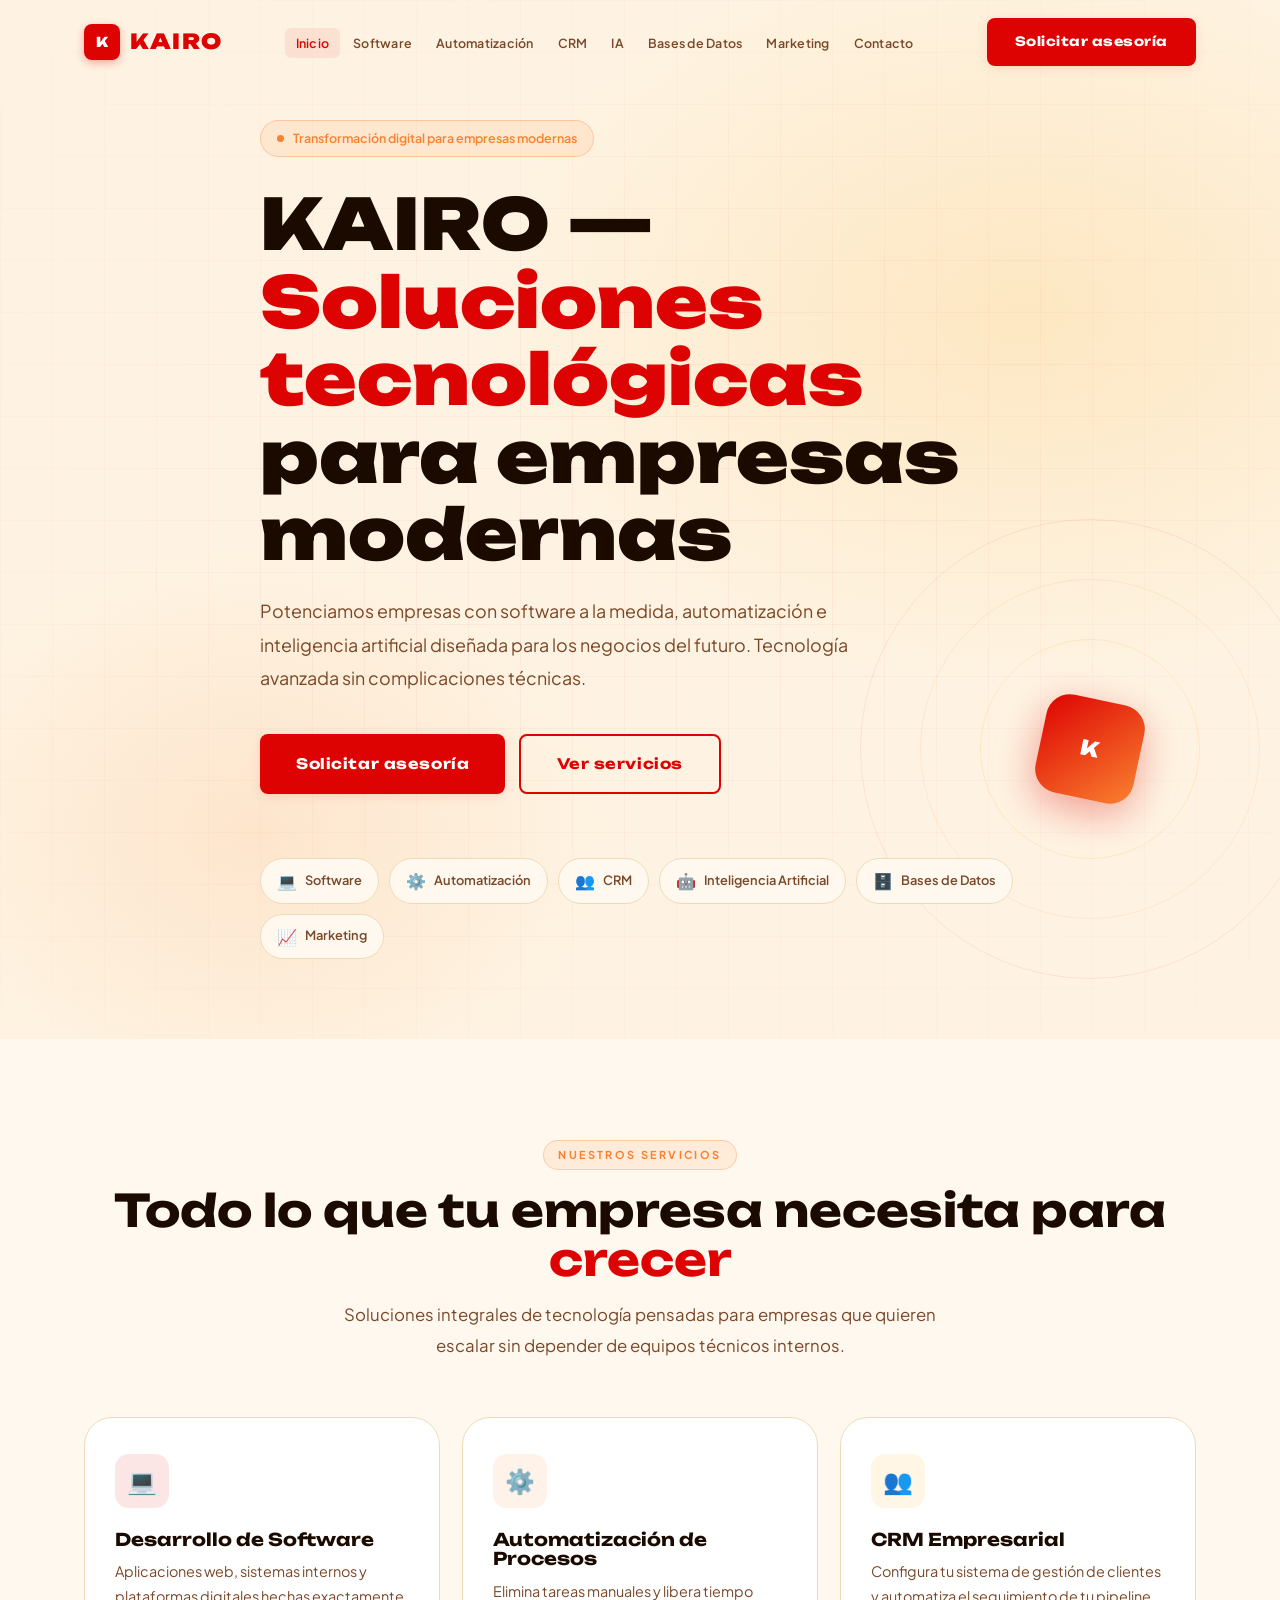
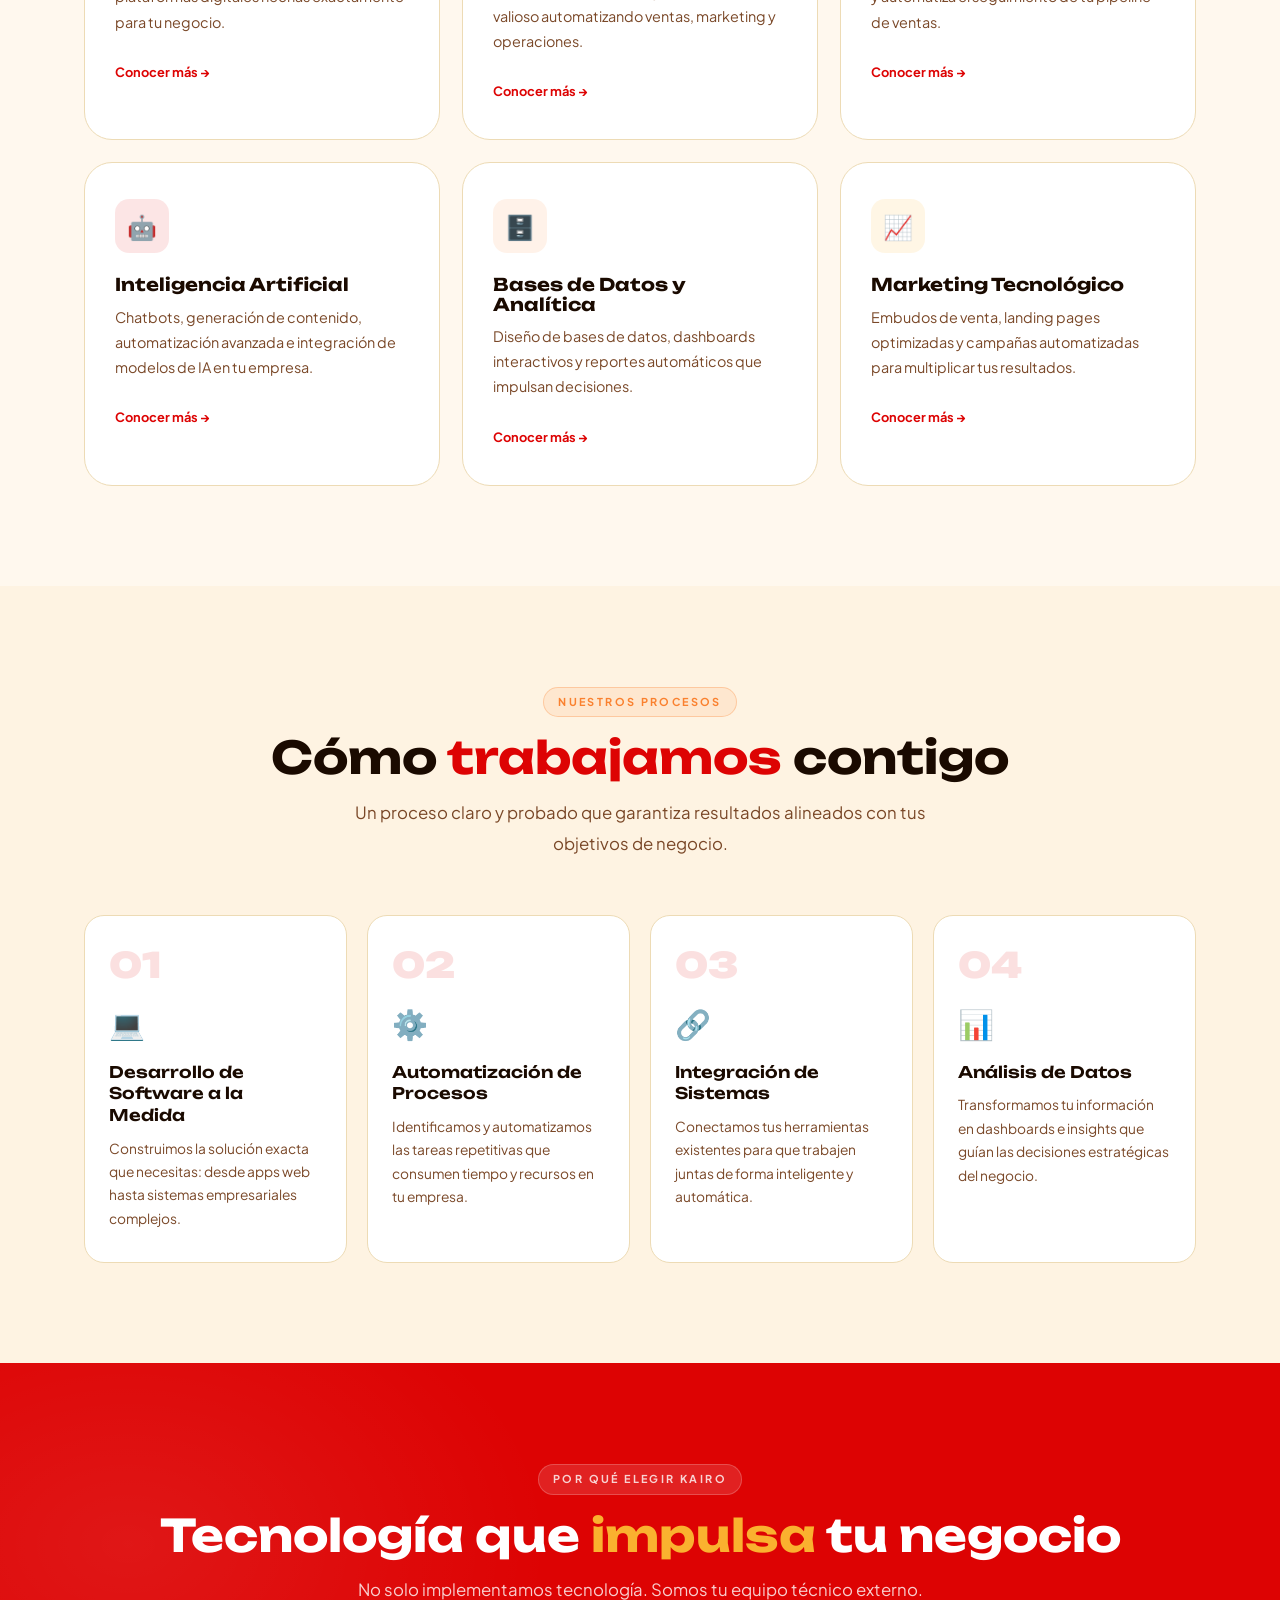
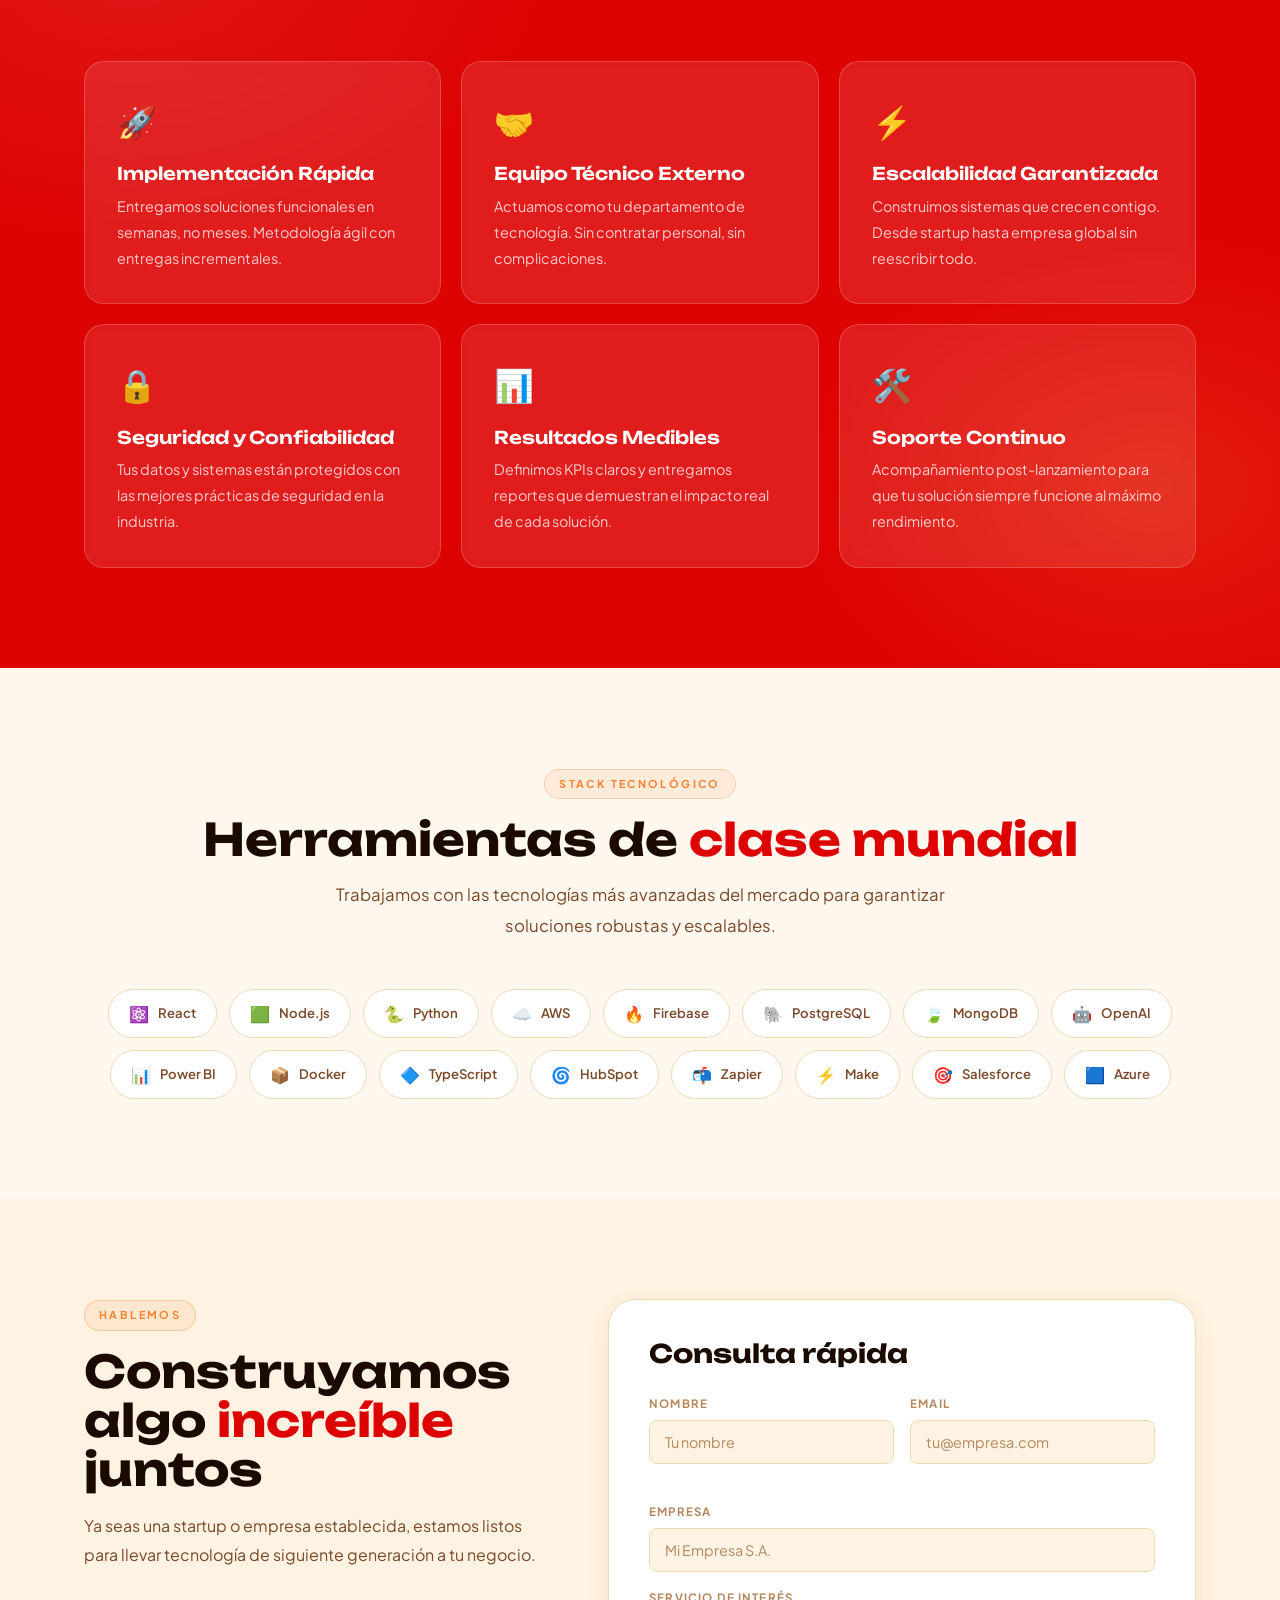
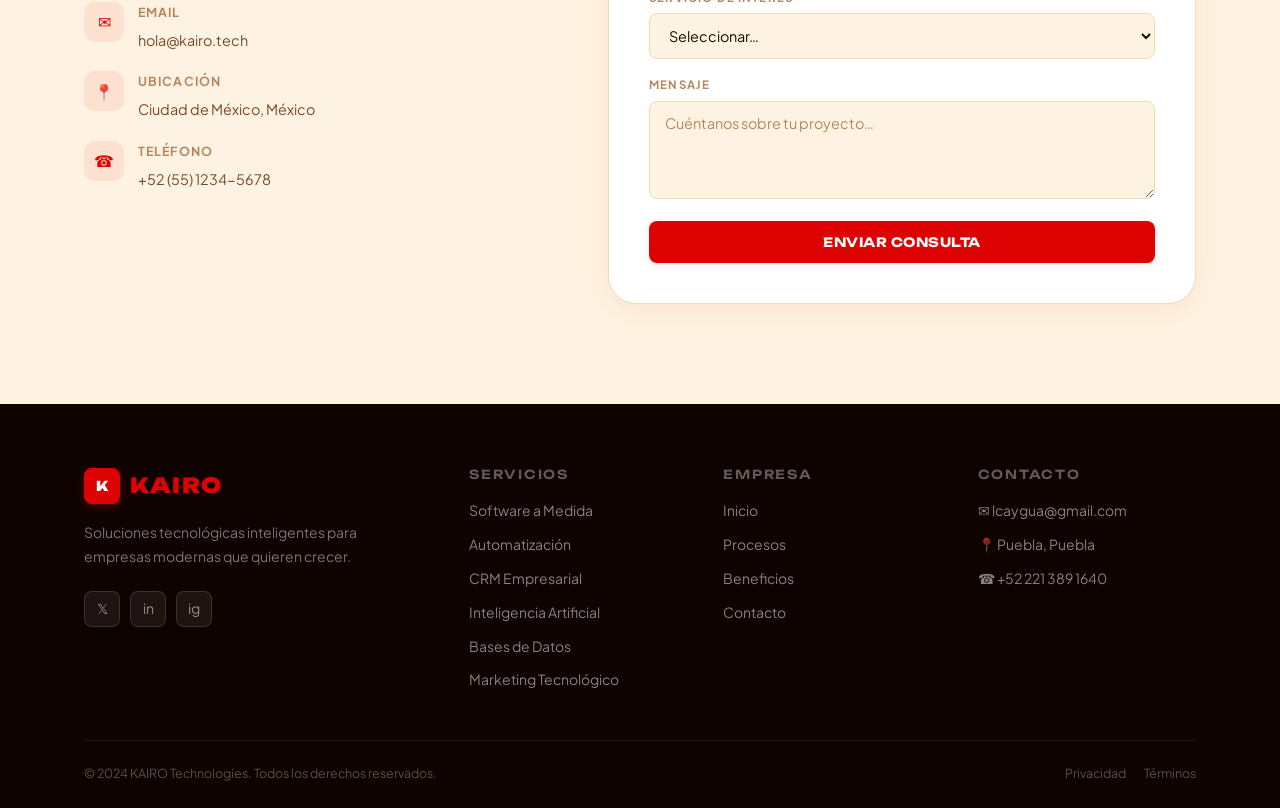
==== index.html @ b0197df9 "Actualización" ====
<!DOCTYPE html>
<html lang="es">
<head>
    <meta charset="UTF-8"/>
    <meta name="viewport" content="width=device-width,initial-scale=1.0"/>
    <title>KAIRO — Soluciones Tecnológicas para Empresas Modernas</title>
    <link rel="stylesheet" href="css/styles.css"/>
</head>
<body>

<!-- ==================== NAVBAR ==================== -->
<nav class="navbar" id="navbar">
    <div class="nav-inner">
        <a href="index.html" class="nav-logo">
            <div class="logo-mark">K</div>
            <span class="logo-text">KAIRO</span>
        </a>
        <ul class="nav-links" id="navLinks">
            <li><a href="index.html"                  class="nav-link active">Inicio</a></li>
            <li><a href="paginas/software.html"               class="nav-link">Software</a></li>
            <li><a href="paginas/automatizacion.html"          class="nav-link">Automatización</a></li>
            <li><a href="paginas/crm.html"                    class="nav-link">CRM</a></li>
            <li><a href="paginas/inteligencia-artificial.html" class="nav-link">IA</a></li>
            <li><a href="paginas/bases-de-datos.html"         class="nav-link">Bases de Datos</a></li>
            <li><a href="paginas/marketing.html"              class="nav-link">Marketing</a></li>
            <li><a href="paginas/contacto.html"               class="nav-link">Contacto</a></li>
        </ul>
        <a href="paginas/contacto.html" class="btn btn-red nav-cta">Solicitar asesoría</a>
        <button class="hamburger" id="hamburger" aria-label="Menú">
            <span></span><span></span><span></span>
        </button>
    </div>
</nav>

<!-- ==================== HERO ==================== -->
<section class="hero" id="inicio">
    <div class="hero-grid"></div>
    <div class="container">
        <div class="hero-inner">
        <div class="hero-badge">
            <span class="hero-badge-dot"></span>
            Transformación digital para empresas modernas
        </div>
        <h1 class="hero-title">
            KAIRO — <span>Soluciones tecnológicas</span><br>para empresas modernas
        </h1>
        <p class="hero-sub">
            Potenciamos empresas con software a la medida, automatización e
            inteligencia artificial diseñada para los negocios del futuro.
            Tecnología avanzada sin complicaciones técnicas.
        </p>
        <div class="hero-ctas">
            <a href="paginas/contacto.html" class="btn btn-red btn-lg">Solicitar asesoría</a>
            <a href="#servicios"    class="btn btn-outline btn-lg">Ver servicios</a>
        </div>
        <div class="hero-chips">
            <a href="paginas/software.html"               class="hero-chip"><span class="hero-chip-icon">💻</span>Software</a>
            <a href="paginas/automatizacion.html"          class="hero-chip"><span class="hero-chip-icon">⚙️</span>Automatización</a>
            <a href="paginas/crm.html"                    class="hero-chip"><span class="hero-chip-icon">👥</span>CRM</a>
            <a href="paginas/inteligencia-artificial.html" class="hero-chip"><span class="hero-chip-icon">🤖</span>Inteligencia Artificial</a>
            <a href="paginas/bases-de-datos.html"         class="hero-chip"><span class="hero-chip-icon">🗄️</span>Bases de Datos</a>
            <a href="paginas/marketing.html"              class="hero-chip"><span class="hero-chip-icon">📈</span>Marketing</a>
        </div>
        </div>
    </div>
    <!-- Deco visual derecha -->
    <div class="hero-visual">
        <div class="hero-ring hr1"></div>
        <div class="hero-ring hr2"></div>
        <div class="hero-ring hr3"></div>
        <div class="hero-core">K</div>
    </div>
</section>

<!-- ==================== SERVICIOS ==================== -->
<section class="services" id="servicios">
  <div class="container">
    <div class="section-head centered">
      <span class="sec-label">Nuestros Servicios</span>
      <h2 class="sec-title">Todo lo que tu empresa necesita para <span class="text-red">crecer</span></h2>
      <p class="sec-sub">Soluciones integrales de tecnología pensadas para empresas que quieren escalar sin depender de equipos técnicos internos.</p>
    </div>
    <div class="services-grid">

      <a href="paginas/software.html" class="svc-card">
        <div class="svc-icon svc-icon-red">💻</div>
        <h3>Desarrollo de Software</h3>
        <p>Aplicaciones web, sistemas internos y plataformas digitales hechas exactamente para tu negocio.</p>
        <span class="svc-arrow">Conocer más →</span>
      </a>

      <a href="paginas/automatizacion.html" class="svc-card">
        <div class="svc-icon svc-icon-orange">⚙️</div>
        <h3>Automatización de Procesos</h3>
        <p>Elimina tareas manuales y libera tiempo valioso automatizando ventas, marketing y operaciones.</p>
        <span class="svc-arrow">Conocer más →</span>
      </a>

      <a href="paginas/crm.html" class="svc-card">
        <div class="svc-icon svc-icon-yellow">👥</div>
        <h3>CRM Empresarial</h3>
        <p>Configura tu sistema de gestión de clientes y automatiza el seguimiento de tu pipeline de ventas.</p>
        <span class="svc-arrow">Conocer más →</span>
      </a>

      <a href="paginas/inteligencia-artificial.html" class="svc-card">
        <div class="svc-icon svc-icon-red">🤖</div>
        <h3>Inteligencia Artificial</h3>
        <p>Chatbots, generación de contenido, automatización avanzada e integración de modelos de IA en tu empresa.</p>
        <span class="svc-arrow">Conocer más →</span>
      </a>

      <a href="paginas/bases-de-datos.html" class="svc-card">
        <div class="svc-icon svc-icon-orange">🗄️</div>
        <h3>Bases de Datos y Analítica</h3>
        <p>Diseño de bases de datos, dashboards interactivos y reportes automáticos que impulsan decisiones.</p>
        <span class="svc-arrow">Conocer más →</span>
      </a>

      <a href="paginas/marketing.html" class="svc-card">
        <div class="svc-icon svc-icon-yellow">📈</div>
        <h3>Marketing Tecnológico</h3>
        <p>Embudos de venta, landing pages optimizadas y campañas automatizadas para multiplicar tus resultados.</p>
        <span class="svc-arrow">Conocer más →</span>
      </a>

    </div>
  </div>
</section>

<!-- ==================== PROCESOS ==================== -->
<section class="processes" id="procesos">
  <div class="container">
    <div class="section-head centered">
      <span class="sec-label">Nuestros Procesos</span>
      <h2 class="sec-title">Cómo <span class="text-red">trabajamos</span> contigo</h2>
      <p class="sec-sub">Un proceso claro y probado que garantiza resultados alineados con tus objetivos de negocio.</p>
    </div>
    <div class="processes-grid">

      <a href="paginas/software.html" class="proc-card">
        <div class="proc-num">01</div>
        <div class="proc-icon">💻</div>
        <h4>Desarrollo de Software a la Medida</h4>
        <p>Construimos la solución exacta que necesitas: desde apps web hasta sistemas empresariales complejos.</p>
      </a>

      <a href="paginas/automatizacion.html" class="proc-card">
        <div class="proc-num">02</div>
        <div class="proc-icon">⚙️</div>
        <h4>Automatización de Procesos</h4>
        <p>Identificamos y automatizamos las tareas repetitivas que consumen tiempo y recursos en tu empresa.</p>
      </a>

      <a href="paginas/crm.html" class="proc-card">
        <div class="proc-num">03</div>
        <div class="proc-icon">🔗</div>
        <h4>Integración de Sistemas</h4>
        <p>Conectamos tus herramientas existentes para que trabajen juntas de forma inteligente y automática.</p>
      </a>

      <a href="paginas/bases-de-datos.html" class="proc-card">
        <div class="proc-num">04</div>
        <div class="proc-icon">📊</div>
        <h4>Análisis de Datos</h4>
        <p>Transformamos tu información en dashboards e insights que guían las decisiones estratégicas del negocio.</p>
      </a>

    </div>
  </div>
</section>

<!-- ==================== BENEFICIOS ==================== -->
<section class="benefits" id="beneficios">
  <div class="container">
    <div class="section-head centered">
      <span class="sec-label">Por qué elegir KAIRO</span>
      <h2 class="sec-title">Tecnología que <span style="color:var(--yellow)">impulsa</span> tu negocio</h2>
      <p class="sec-sub">No solo implementamos tecnología. Somos tu equipo técnico externo.</p>
    </div>
    <div class="benefits-grid">
      <div class="ben-card">
        <span class="ben-icon">🚀</span>
        <h4>Implementación Rápida</h4>
        <p>Entregamos soluciones funcionales en semanas, no meses. Metodología ágil con entregas incrementales.</p>
      </div>
      <div class="ben-card">
        <span class="ben-icon">🤝</span>
        <h4>Equipo Técnico Externo</h4>
        <p>Actuamos como tu departamento de tecnología. Sin contratar personal, sin complicaciones.</p>
      </div>
      <div class="ben-card">
        <span class="ben-icon">⚡</span>
        <h4>Escalabilidad Garantizada</h4>
        <p>Construimos sistemas que crecen contigo. Desde startup hasta empresa global sin reescribir todo.</p>
      </div>
      <div class="ben-card">
        <span class="ben-icon">🔒</span>
        <h4>Seguridad y Confiabilidad</h4>
        <p>Tus datos y sistemas están protegidos con las mejores prácticas de seguridad en la industria.</p>
      </div>
      <div class="ben-card">
        <span class="ben-icon">📊</span>
        <h4>Resultados Medibles</h4>
        <p>Definimos KPIs claros y entregamos reportes que demuestran el impacto real de cada solución.</p>
      </div>
      <div class="ben-card">
        <span class="ben-icon">🛠️</span>
        <h4>Soporte Continuo</h4>
        <p>Acompañamiento post-lanzamiento para que tu solución siempre funcione al máximo rendimiento.</p>
      </div>
    </div>
  </div>
</section>

<!-- ==================== TECNOLOGÍAS ==================== -->
<section class="tech" id="tecnologias">
  <div class="container">
    <div class="section-head centered">
      <span class="sec-label">Stack Tecnológico</span>
      <h2 class="sec-title">Herramientas de <span class="text-red">clase mundial</span></h2>
      <p class="sec-sub">Trabajamos con las tecnologías más avanzadas del mercado para garantizar soluciones robustas y escalables.</p>
    </div>
    <div class="tech-grid">
      <div class="tech-pill"><span class="tech-pill-icon">⚛️</span>React</div>
      <div class="tech-pill"><span class="tech-pill-icon">🟩</span>Node.js</div>
      <div class="tech-pill"><span class="tech-pill-icon">🐍</span>Python</div>
      <div class="tech-pill"><span class="tech-pill-icon">☁️</span>AWS</div>
      <div class="tech-pill"><span class="tech-pill-icon">🔥</span>Firebase</div>
      <div class="tech-pill"><span class="tech-pill-icon">🐘</span>PostgreSQL</div>
      <div class="tech-pill"><span class="tech-pill-icon">🍃</span>MongoDB</div>
      <div class="tech-pill"><span class="tech-pill-icon">🤖</span>OpenAI</div>
      <div class="tech-pill"><span class="tech-pill-icon">📊</span>Power BI</div>
      <div class="tech-pill"><span class="tech-pill-icon">📦</span>Docker</div>
      <div class="tech-pill"><span class="tech-pill-icon">🔷</span>TypeScript</div>
      <div class="tech-pill"><span class="tech-pill-icon">🌀</span>HubSpot</div>
      <div class="tech-pill"><span class="tech-pill-icon">📬</span>Zapier</div>
      <div class="tech-pill"><span class="tech-pill-icon">⚡</span>Make</div>
      <div class="tech-pill"><span class="tech-pill-icon">🎯</span>Salesforce</div>
      <div class="tech-pill"><span class="tech-pill-icon">🟦</span>Azure</div>
    </div>
  </div>
</section>

<!-- ==================== CONTACTO (mini) ==================== -->
<section class="contact-sec" id="contacto">
  <div class="container">
    <div class="contact-grid">
      <div class="contact-info">
        <span class="sec-label">Hablemos</span>
        <h2>Construyamos algo <span class="text-red">increíble</span> juntos</h2>
        <p>Ya seas una startup o empresa establecida, estamos listos para llevar tecnología de siguiente generación a tu negocio.</p>
        <div class="cinfo-items">
          <div class="cinfo-row">
            <div class="cinfo-icon">✉</div>
            <div><strong>Email</strong><span>hola@kairo.tech</span></div>
          </div>
          <div class="cinfo-row">
            <div class="cinfo-icon">📍</div>
            <div><strong>Ubicación</strong><span>Ciudad de México, México</span></div>
          </div>
          <div class="cinfo-row">
            <div class="cinfo-icon">☎</div>
            <div><strong>Teléfono</strong><span>+52 (55) 1234-5678</span></div>
          </div>
        </div>
      </div>
      <div class="form-card">
        <h3>Consulta rápida</h3>
        <div class="form-success" id="formSuccess">
          <div class="success-icon">✓</div>
          <p>¡Recibimos tu mensaje! Te contactaremos pronto.</p>
        </div>
        <div id="contactForm">
          <div class="form-row-2">
            <div class="form-grp"><label>Nombre</label><input type="text" id="nombre" placeholder="Tu nombre"/></div>
            <div class="form-grp"><label>Email</label><input type="email" id="email" placeholder="tu@empresa.com"/></div>
          </div>
          <div class="form-grp"><label>Empresa</label><input type="text" id="empresa" placeholder="Mi Empresa S.A."/></div>
          <div class="form-grp">
            <label>Servicio de interés</label>
            <select>
              <option value="">Seleccionar…</option>
              <option>Desarrollo de Software</option>
              <option>Automatización</option>
              <option>CRM</option>
              <option>Inteligencia Artificial</option>
              <option>Bases de Datos</option>
              <option>Marketing Tecnológico</option>
              <option>Varios servicios</option>
            </select>
          </div>
          <div class="form-grp"><label>Mensaje</label><textarea id="mensaje" rows="4" placeholder="Cuéntanos sobre tu proyecto…"></textarea></div>
          <button class="btn btn-red btn-full" id="submitBtn" onclick="submitForm()">ENVIAR CONSULTA</button>
        </div>
      </div>
    </div>
  </div>
</section>

<!-- ==================== FOOTER ==================== -->
<footer class="footer">
  <div class="container">
    <div class="footer-grid">
      <div class="footer-brand">
        <a href="index.html" class="nav-logo">
          <div class="logo-mark">K</div>
          <span class="logo-text">KAIRO</span>
        </a>
        <p>Soluciones tecnológicas inteligentes para empresas modernas que quieren crecer.</p>
        <div class="footer-social">
          <a href="#" aria-label="X/Twitter">𝕏</a>
          <a href="#" aria-label="LinkedIn">in</a>
          <a href="#" aria-label="Instagram">ig</a>
        </div>
      </div>
      <div class="footer-col">
        <h5>Servicios</h5>
        <ul>
          <li><a href="paginas/software.html">Software a Medida</a></li>
          <li><a href="paginas/automatizacion.html">Automatización</a></li>
          <li><a href="paginas/crm.html">CRM Empresarial</a></li>
          <li><a href="paginas/inteligencia-artificial.html">Inteligencia Artificial</a></li>
          <li><a href="paginas/bases-de-datos.html">Bases de Datos</a></li>
          <li><a href="paginas/marketing.html">Marketing Tecnológico</a></li>
        </ul>
      </div>
      <div class="footer-col">
        <h5>Empresa</h5>
        <ul>
          <li><a href="index.html">Inicio</a></li>
          <li><a href="index.html#procesos">Procesos</a></li>
          <li><a href="index.html#beneficios">Beneficios</a></li>
          <li><a href="contacto.html">Contacto</a></li>
        </ul>
      </div>
      <div class="footer-col">
        <h5>Contacto</h5>
        <ul>
          <li>✉ lcaygua@gmail.com</li>
          <li>📍 Puebla, Puebla</li>
          <li>☎ +52 221 389 1640</li>
        </ul>
      </div>
    </div>
    <div class="footer-bottom">
      <span>© 2024 KAIRO Technologies. Todos los derechos reservados.</span>
      <div class="footer-legal">
        <a href="#">Privacidad</a>
        <a href="#">Términos</a>
      </div>
    </div>
  </div>
</footer>

<script src="script.js"></script>
</body>
</html>
---- css/styles.css ----
/* =====================================================
   KAIRO — ESTILOS GLOBALES
   Paleta: #DD0303 · #FA812F · #FAB12F · #FEF3E2
   ===================================================== */

/* ---- FUENTES ---- */
@import url('https://fonts.googleapis.com/css2?family=Unbounded:wght@400;600;700;900&family=Plus+Jakarta+Sans:ital,wght@0,300;0,400;0,500;0,600;1,300&display=swap');

/* ---- VARIABLES ---- */
:root {
  --red:        #DD0303;
  --red-dark:   #b50202;
  --orange:     #FA812F;
  --orange-dk:  #e06820;
  --yellow:     #FAB12F;
  --yellow-lt:  #fcc96a;
  --cream:      #FEF3E2;
  --cream-dk:   #f5e4c8;
  --cream-dkr:  #eddbb5;

  /* Texto */
  --txt-base:   #1a0a00;   /* casi negro cálido */
  --txt-body:   #3d1f08;   /* marrón oscuro */
  --txt-soft:   #7a4828;   /* marrón medio */
  --txt-muted:  #b5875e;   /* marrón claro */

  /* Superficie */
  --surface:    #fff8ee;
  --surface-2:  #fff2dc;

  /* Tipografía */
  --font-h:     'Unbounded', sans-serif;
  --font-body:  'Plus Jakarta Sans', sans-serif;

  /* Radios */
  --r-sm: 8px;
  --r-md: 14px;
  --r-lg: 20px;
  --r-xl: 28px;
  --r-2xl: 40px;

  /* Sombras */
  --shadow-sm:  0 2px 12px rgba(221,3,3,.10);
  --shadow-md:  0 6px 28px rgba(221,3,3,.14);
  --shadow-lg:  0 14px 48px rgba(221,3,3,.16);
  --shadow-warm: 0 4px 24px rgba(250,129,47,.18);

  --ease: cubic-bezier(.4,0,.2,1);
}

/* ---- RESET ---- */
*,*::before,*::after { box-sizing:border-box; margin:0; padding:0; }
html { scroll-behavior: smooth; font-size:16px; }
body {
  font-family: var(--font-body);
  background: var(--cream);
  color: var(--txt-body);
  line-height:1.7;
  overflow-x:hidden;
}
img { max-width:100%; display:block; }
a   { color:inherit; text-decoration:none; }
ul  { list-style:none; }
button { cursor:pointer; border:none; background:none; font-family:inherit; }

/* ---- UTILS ---- */
.container  { max-width:1160px; margin:0 auto; padding:0 24px; }
.text-red    { color:var(--red); }
.text-orange { color:var(--orange); }
.text-yellow { color:var(--yellow); }
.centered    { text-align:center; }

/* ---- TIPOGRAFÍA ---- */
h1,h2,h3,h4,h5 {
  font-family: var(--font-h);
  color: var(--txt-base);
  line-height:1.1;
}
h1 { font-size: clamp(2.2rem,5.5vw,4.4rem); font-weight:900; }
h2 { font-size: clamp(1.7rem,3.5vw,2.8rem); font-weight:700; }
h3 { font-size: clamp(1.2rem,2vw,1.6rem);   font-weight:700; }
h4 { font-size:1.1rem; font-weight:600; }
h5 { font-size:.92rem; font-weight:600; }
p  { color:var(--txt-body); }

/* ---- SECTION HEADER ---- */
.sec-label {
  display:inline-block;
  font-size:.68rem; font-weight:700;
  letter-spacing:.22em; text-transform:uppercase;
  color:var(--orange);
  background:rgba(250,129,47,.1);
  border:1px solid rgba(250,129,47,.3);
  padding:5px 14px; border-radius:999px;
  margin-bottom:16px;
}
.sec-title { margin-bottom:14px; }
.sec-sub {
  color:var(--txt-soft);
  font-size:1.05rem;
  max-width:620px; margin:0 auto;
  line-height:1.85;
}

/* =====================================================
   BOTONES
   ===================================================== */
.btn {
  display:inline-flex; align-items:center; justify-content:center; gap:8px;
  font-family:var(--font-h);
  font-size:.8rem; font-weight:700; letter-spacing:.04em;
  padding:13px 28px; border-radius:var(--r-sm);
  transition:all .25s var(--ease); cursor:pointer;
  white-space:nowrap;
}
.btn-red {
  background:var(--red); color:#fff;
  box-shadow: var(--shadow-sm);
}
.btn-red:hover {
  background:var(--red-dark);
  box-shadow:var(--shadow-md);
  transform:translateY(-2px);
}
.btn-orange {
  background:var(--orange); color:#fff;
  box-shadow: var(--shadow-warm);
}
.btn-orange:hover {
  background:var(--orange-dk);
  transform:translateY(-2px);
  box-shadow:0 8px 28px rgba(250,129,47,.35);
}
.btn-outline {
  background:transparent;
  color:var(--red);
  border:2px solid var(--red);
}
.btn-outline:hover {
  background:var(--red);
  color:#fff;
  transform:translateY(-2px);
}
.btn-ghost {
  background:rgba(221,3,3,.07);
  color:var(--red);
  border:1.5px solid rgba(221,3,3,.2);
}
.btn-ghost:hover {
  background:var(--red); color:#fff;
  border-color:var(--red);
}
.btn-full { width:100%; }
.btn-lg   { padding:16px 36px; font-size:.9rem; }

/* =====================================================
   NAVBAR
   ===================================================== */
.navbar {
  position:fixed; top:0; left:0; right:0;
  z-index:1000;
  padding:18px 0;
  transition:all .3s ease;
}
.navbar.scrolled {
  background:rgba(254,243,226,.96);
  backdrop-filter:blur(20px);
  -webkit-backdrop-filter:blur(20px);
  border-bottom:1px solid rgba(221,3,3,.1);
  padding:12px 0;
  box-shadow:0 2px 20px rgba(221,3,3,.08);
}
.nav-inner {
  display:flex; align-items:center; gap:24px;
  max-width:1160px; margin:0 auto; padding:0 24px;
}
.nav-logo {
  display:flex; align-items:center; gap:10px; flex-shrink:0;
}
.logo-mark {
  width:36px; height:36px;
  background:var(--red);
  border-radius:8px;
  display:flex; align-items:center; justify-content:center;
  color:#fff;
  font-family:var(--font-h);
  font-size:.85rem; font-weight:900;
  letter-spacing:.02em;
  box-shadow:0 3px 10px rgba(221,3,3,.3);
}
.logo-text {
  font-family:var(--font-h);
  font-size:1.3rem; font-weight:900;
  color:var(--red);
  letter-spacing:.06em;
}
.nav-links {
  display:flex; align-items:center; gap:2px;
  flex:1; justify-content:center; flex-wrap:wrap;
}
.nav-link {
  font-size:.78rem; font-weight:600;
  color:var(--txt-soft);
  padding:7px 11px; border-radius:6px;
  transition:all .2s var(--ease);
  letter-spacing:.02em;
}
.nav-link:hover, .nav-link.active {
  color:var(--red);
  background:rgba(221,3,3,.07);
}
.nav-cta { flex-shrink:0; }
.hamburger {
  display:none; flex-direction:column; gap:5px;
  padding:4px; margin-left:auto;
}
.hamburger span {
  display:block; width:24px; height:2px;
  background:var(--txt-base); border-radius:2px;
  transition:all .3s;
}
.hamburger.open span:nth-child(1) { transform:translateY(7px) rotate(45deg); }
.hamburger.open span:nth-child(2) { opacity:0; }
.hamburger.open span:nth-child(3) { transform:translateY(-7px) rotate(-45deg); }

/* =====================================================
   HERO
   ===================================================== */
.hero {
  min-height:100vh;
  display:flex; align-items:center;
  padding:120px 0 80px;
  position:relative;
  overflow:hidden;
  background: var(--cream);
}
/* Fondo decorativo */
.hero::before {
  content:'';
  position:absolute; inset:0;
  background:
    radial-gradient(ellipse 70% 60% at 80% 30%, rgba(250,177,47,.18) 0%, transparent 60%),
    radial-gradient(ellipse 50% 50% at 20% 80%, rgba(250,129,47,.12) 0%, transparent 55%);
  pointer-events:none;
}
.hero-grid {
  position:absolute; inset:0;
  background-image:
    linear-gradient(rgba(221,3,3,.04) 1px, transparent 1px),
    linear-gradient(90deg,rgba(221,3,3,.04) 1px, transparent 1px);
  background-size:52px 52px;
  mask-image:radial-gradient(ellipse 80% 80% at 50% 50%, black 20%, transparent 100%);
}
.hero-inner { position:relative; z-index:1; max-width:760px; }
.hero-badge {
  display:inline-flex; align-items:center; gap:9px;
  font-size:.78rem; font-weight:600;
  color:var(--orange);
  background:rgba(250,129,47,.1);
  border:1px solid rgba(250,129,47,.3);
  padding:7px 16px; border-radius:999px;
  margin-bottom:28px;
  animation:fadeUp .6s ease both;
}
.hero-badge-dot {
  width:7px; height:7px;
  background:var(--orange); border-radius:50%;
  animation:pulse 2s infinite;
}
@keyframes pulse {
  0%,100%{opacity:1;transform:scale(1);}
  50%{opacity:.4;transform:scale(1.6);}
}
.hero-title {
  margin-bottom:22px;
  animation:fadeUp .7s .08s ease both;
}
.hero-title span { color:var(--red); }
.hero-sub {
  font-size:1.12rem;
  color:var(--txt-soft);
  max-width:600px; margin-bottom:40px;
  line-height:1.85;
  animation:fadeUp .7s .16s ease both;
}
.hero-ctas {
  display:flex; gap:14px; flex-wrap:wrap;
  margin-bottom:64px;
  animation:fadeUp .7s .24s ease both;
}
/* Tarjetas mini de servicios en hero */
.hero-chips {
  display:flex; gap:10px; flex-wrap:wrap;
  animation:fadeUp .7s .32s ease both;
}
.hero-chip {
  display:flex; align-items:center; gap:8px;
  background:var(--surface);
  border:1.5px solid var(--cream-dkr);
  border-radius:999px; padding:8px 16px;
  font-size:.8rem; font-weight:600; color:var(--txt-soft);
  transition:all .22s var(--ease);
  cursor:pointer;
}
.hero-chip:hover {
  border-color:var(--red);
  color:var(--red);
  background:#fff;
  transform:translateY(-2px);
  box-shadow:var(--shadow-sm);
}
.hero-chip-icon { font-size:1rem; }

/* Deco flotante derecha */
.hero-visual {
  position:absolute; right:-40px; top:50%;
  transform:translateY(-50%);
  width:460px; height:460px;
  pointer-events:none;
  animation:fadeUp .8s .4s ease both;
}
.hero-ring {
  position:absolute; border-radius:50%;
  border:1.5px solid;
}
.hr1 { width:460px;height:460px; border-color:rgba(221,3,3,.08); top:0;left:0; animation:spin 22s linear infinite; }
.hr2 { width:340px;height:340px; border-color:rgba(250,129,47,.12); top:60px;left:60px; animation:spin 16s linear infinite reverse; }
.hr3 { width:220px;height:220px; border-color:rgba(250,177,47,.18); top:120px;left:120px; animation:spin 10s linear infinite; }
.hero-core {
  position:absolute;
  width:100px; height:100px;
  top:180px; left:180px;
  background:linear-gradient(135deg,var(--red),var(--orange));
  border-radius:24px;
  display:flex; align-items:center; justify-content:center;
  color:#fff; font-family:var(--font-h);
  font-size:1.3rem; font-weight:900;
  box-shadow:0 12px 40px rgba(221,3,3,.35);
  transform:rotate(12deg);
}
@keyframes spin { from{transform:rotate(0)} to{transform:rotate(360deg)} }
@keyframes fadeUp {
  from{opacity:0;transform:translateY(24px);}
  to{opacity:1;transform:translateY(0);}
}

/* =====================================================
   SERVICIOS — Tarjetas flotantes
   ===================================================== */
.services { padding:100px 0; background:var(--surface); }
.services-grid {
  display:grid;
  grid-template-columns:repeat(3,1fr);
  gap:22px;
  margin-top:56px;
}
.svc-card {
  background:#fff;
  border:1.5px solid var(--cream-dkr);
  border-radius:var(--r-xl);
  padding:36px 30px;
  cursor:pointer;
  transition:all .3s var(--ease);
  position:relative;
  overflow:hidden;
  text-decoration:none;
  display:block;
}
.svc-card::before {
  content:'';
  position:absolute; inset:0;
  background:linear-gradient(135deg,rgba(221,3,3,.04),rgba(250,129,47,.04));
  opacity:0; transition:opacity .3s;
}
.svc-card:hover {
  border-color:var(--red);
  box-shadow:var(--shadow-lg);
  transform:translateY(-6px);
}
.svc-card:hover::before { opacity:1; }
.svc-icon {
  width:54px; height:54px;
  border-radius:14px;
  display:flex; align-items:center; justify-content:center;
  margin-bottom:22px;
  font-size:1.5rem;
  transition:transform .3s var(--ease);
}
.svc-card:hover .svc-icon { transform:scale(1.1) rotate(-5deg); }
.svc-icon-red    { background:rgba(221,3,3,.1); color:var(--red); }
.svc-icon-orange { background:rgba(250,129,47,.1); color:var(--orange); }
.svc-icon-yellow { background:rgba(250,177,47,.12); color:#c8820a; }
.svc-card h3 { margin-bottom:10px; font-size:1.1rem; color:var(--txt-base); }
.svc-card p  { color:var(--txt-soft); font-size:.9rem; line-height:1.75; margin-bottom:22px; }
.svc-arrow {
  display:inline-flex; align-items:center; gap:6px;
  font-size:.8rem; font-weight:700;
  color:var(--red);
  transition:gap .2s var(--ease);
}
.svc-card:hover .svc-arrow { gap:12px; }

/* =====================================================
   PROCESOS
   ===================================================== */
.processes { padding:100px 0; background:var(--cream); }
.processes-grid {
  display:grid;
  grid-template-columns:repeat(4,1fr);
  gap:20px;
  margin-top:56px;
}
.proc-card {
  background:#fff;
  border:1.5px solid var(--cream-dkr);
  border-radius:var(--r-lg);
  padding:32px 24px;
  cursor:pointer;
  transition:all .3s var(--ease);
  text-decoration:none;
  display:flex; flex-direction:column;
  /* ✅ Altura fija para igualar tamaños */
  min-height:260px;
}
.proc-card:hover {
  border-color:var(--orange);
  box-shadow:var(--shadow-warm);
  transform:translateY(-5px);
}
.proc-num {
  font-family:var(--font-h);
  font-size:2.2rem; font-weight:900;
  color:rgba(221,3,3,.12);
  line-height:1; margin-bottom:16px;
  transition:color .3s;
}
.proc-card:hover .proc-num { color:rgba(221,3,3,.25); }
.proc-icon {
  font-size:1.8rem; margin-bottom:14px;
}
.proc-card h4 {
  color:var(--txt-base);
  font-size:1rem; line-height:1.35;
  margin-bottom:10px;
  flex-shrink:0;
}
.proc-card p {
  color:var(--txt-soft);
  font-size:.86rem; line-height:1.7;
  flex:1;
}

/* =====================================================
   BENEFICIOS
   ===================================================== */
.benefits {
  padding:100px 0;
  background:var(--red);
  position:relative; overflow:hidden;
}
.benefits::before {
  content:'';
  position:absolute; inset:0;
  background:
    radial-gradient(ellipse 60% 60% at 10% 20%, rgba(255,255,255,.08) 0%, transparent 55%),
    radial-gradient(ellipse 50% 50% at 90% 80%, rgba(250,129,47,.2) 0%, transparent 55%);
  pointer-events:none;
}
.benefits .sec-label {
  color:rgba(255,255,255,.8);
  background:rgba(255,255,255,.12);
  border-color:rgba(255,255,255,.2);
}
.benefits .sec-title { color:#fff; }
.benefits .sec-sub { color:rgba(255,255,255,.8); }
.benefits-grid {
  display:grid;
  grid-template-columns:repeat(3,1fr);
  gap:20px;
  margin-top:56px;
}
.ben-card {
  background:rgba(255,255,255,.1);
  border:1px solid rgba(255,255,255,.18);
  border-radius:var(--r-lg);
  padding:32px;
  backdrop-filter:blur(8px);
  transition:all .3s var(--ease);
}
.ben-card:hover {
  background:rgba(255,255,255,.16);
  transform:translateY(-4px);
  border-color:rgba(255,255,255,.35);
}
.ben-icon {
  font-size:2rem; margin-bottom:16px;
  display:block;
}
.ben-card h4 { color:#fff; margin-bottom:10px; }
.ben-card p  { color:rgba(255,255,255,.78); font-size:.9rem; line-height:1.8; }

/* =====================================================
   TECNOLOGÍAS
   ===================================================== */
.tech { padding:100px 0; background:var(--surface); }
.tech-grid {
  display:flex; flex-wrap:wrap;
  gap:12px;
  justify-content:center;
  margin-top:48px;
}
.tech-pill {
  display:flex; align-items:center; gap:9px;
  background:#fff;
  border:1.5px solid var(--cream-dkr);
  border-radius:999px;
  padding:10px 20px;
  font-size:.82rem; font-weight:600;
  color:var(--txt-soft);
  transition:all .22s var(--ease);
  cursor:default;
}
.tech-pill:hover {
  border-color:var(--red);
  color:var(--red);
  box-shadow:var(--shadow-sm);
  transform:translateY(-2px);
}
.tech-pill-icon { font-size:1rem; }

/* =====================================================
   CTA BAND
   ===================================================== */
.cta-band {
  padding:80px 0;
  background:linear-gradient(135deg, #1a0500 0%, #3d0a00 50%, #1a0500 100%);
  position:relative; overflow:hidden;
}
.cta-band::before {
  content:'';
  position:absolute; inset:0;
  background:radial-gradient(ellipse 70% 70% at 50% 50%, rgba(221,3,3,.25) 0%, transparent 70%);
}
.cta-band-inner {
  position:relative; z-index:1;
  text-align:center;
}
.cta-band h2 { color:#fff; margin-bottom:16px; }
.cta-band p  { color:rgba(255,255,255,.75); max-width:540px; margin:0 auto 36px; line-height:1.85; }
.cta-band-btns { display:flex; gap:14px; justify-content:center; flex-wrap:wrap; }
.btn-white {
  background:#fff; color:var(--red);
  font-family:var(--font-h); font-size:.82rem; font-weight:700;
  padding:14px 30px; border-radius:var(--r-sm);
  transition:all .25s var(--ease);
}
.btn-white:hover { background:var(--cream); box-shadow:0 8px 28px rgba(0,0,0,.2); transform:translateY(-2px); }
.btn-ghost-white {
  background:transparent; color:#fff;
  border:1.5px solid rgba(255,255,255,.35);
  font-family:var(--font-h); font-size:.82rem; font-weight:700;
  padding:14px 30px; border-radius:var(--r-sm);
  transition:all .25s var(--ease);
}
.btn-ghost-white:hover { border-color:#fff; background:rgba(255,255,255,.1); }

/* =====================================================
   CONTACTO (sección en index)
   ===================================================== */
.contact-sec {
  padding:100px 0;
  background:var(--cream);
}
.contact-grid {
  display:grid;
  grid-template-columns:1fr 1.3fr;
  gap:72px; align-items:start;
}
.contact-info h2 { margin-bottom:16px; }
.contact-info p  { color:var(--txt-soft); line-height:1.85; margin-bottom:32px; }
.cinfo-items { display:flex; flex-direction:column; gap:18px; }
.cinfo-row {
  display:flex; align-items:flex-start; gap:14px;
}
.cinfo-icon {
  width:40px; height:40px; flex-shrink:0;
  background:rgba(221,3,3,.08);
  border-radius:10px;
  display:flex; align-items:center; justify-content:center;
  font-size:1rem;
  color:var(--red);
}
.cinfo-row strong { display:block; font-size:.78rem; text-transform:uppercase; letter-spacing:.09em; color:var(--txt-muted); margin-bottom:3px; }
.cinfo-row span   { color:var(--txt-soft); font-size:.9rem; }

/* Form */
.form-card {
  background:#fff;
  border:1.5px solid var(--cream-dkr);
  border-radius:var(--r-xl);
  padding:40px;
  box-shadow:0 6px 32px rgba(221,3,3,.07);
}
.form-card h3 { margin-bottom:26px; color:var(--txt-base); }
.form-row-2 { display:grid; grid-template-columns:1fr 1fr; gap:16px; margin-bottom:16px; }
.form-grp  { display:flex; flex-direction:column; gap:6px; margin-bottom:16px; }
.form-grp:last-of-type { margin-bottom:22px; }
.form-grp label {
  font-size:.72rem; font-weight:700;
  letter-spacing:.1em; text-transform:uppercase;
  color:var(--txt-muted);
}
.form-grp input,
.form-grp select,
.form-grp textarea {
  background:var(--cream);
  border:1.5px solid var(--cream-dkr);
  border-radius:var(--r-sm);
  padding:12px 15px;
  color:var(--txt-base);
  font-size:.9rem; font-family:var(--font-body);
  outline:none; resize:vertical;
  transition:border-color .22s var(--ease);
}
.form-grp input:focus,
.form-grp select:focus,
.form-grp textarea:focus {
  border-color:var(--red);
  background:#fff;
  box-shadow:0 0 0 3px rgba(221,3,3,.09);
}
.form-grp input::placeholder,
.form-grp textarea::placeholder { color:var(--txt-muted); }
.form-grp select option { background:#fff; color:var(--txt-base); }

.form-success {
  background:rgba(221,3,3,.06);
  border:1.5px solid rgba(221,3,3,.2);
  border-radius:var(--r-md);
  padding:32px; text-align:center;
  margin-bottom:16px; display:none;
}
.success-icon {
  width:52px; height:52px;
  background:var(--red); color:#fff;
  border-radius:50%; font-size:1.5rem; font-weight:700;
  display:flex; align-items:center; justify-content:center;
  margin:0 auto 14px;
}
.form-success p { color:var(--txt-soft); }

/* =====================================================
   FOOTER
   ===================================================== */
.footer {
  background:#0f0300;
  padding:64px 0 24px;
}
.footer-grid {
  display:grid;
  grid-template-columns:1.6fr 1fr 1fr 1fr;
  gap:36px; margin-bottom:48px;
}
.footer-brand .nav-logo { display:inline-flex; margin-bottom:16px; }
.footer-brand p { color:rgba(255,255,255,.45); font-size:.875rem; line-height:1.75; max-width:280px; margin-bottom:22px; }
.footer-social { display:flex; gap:10px; }
.footer-social a {
  width:36px; height:36px;
  background:rgba(255,255,255,.07);
  border:1px solid rgba(255,255,255,.12);
  border-radius:8px;
  display:flex; align-items:center; justify-content:center;
  color:rgba(255,255,255,.5);
  font-size:.88rem;
  transition:all .22s var(--ease);
}
.footer-social a:hover { border-color:var(--red); color:var(--red); }
.footer-col h5 {
  font-size:.78rem; letter-spacing:.14em; text-transform:uppercase;
  color:rgba(255,255,255,.35); margin-bottom:18px;
}
.footer-col ul { display:flex; flex-direction:column; gap:10px; }
.footer-col li,
.footer-col a  { font-size:.875rem; color:rgba(255,255,255,.5); transition:color .2s; }
.footer-col a:hover { color:var(--yellow); }
.footer-bottom {
  border-top:1px solid rgba(255,255,255,.08);
  padding-top:22px;
  display:flex; justify-content:space-between; align-items:center;
  flex-wrap:wrap; gap:12px;
  font-size:.78rem; color:rgba(255,255,255,.3);
}
.footer-legal { display:flex; gap:18px; }
.footer-legal a { color:rgba(255,255,255,.3); transition:color .2s; }
.footer-legal a:hover { color:var(--red); }

/* Marca del logo en footer: rojo */
.footer-brand .logo-text { color:var(--red); }
.footer-brand .logo-mark { background:var(--red); color:#fff; }

/* =====================================================
   PÁGINAS INTERNAS — Hero interno
   ===================================================== */
.page-hero {
  padding:140px 0 80px;
  background:var(--cream);
  position:relative; overflow:hidden;
  border-bottom:1px solid var(--cream-dkr);
}
.page-hero::before {
  content:'';
  position:absolute; inset:0;
  background:radial-gradient(ellipse 60% 60% at 70% 40%, rgba(250,177,47,.16) 0%, transparent 60%);
}
.page-hero-inner { position:relative; z-index:1; max-width:700px; }
.page-hero h1 { margin-bottom:18px; }
.page-hero h1 span { color:var(--red); }
.page-hero p  { color:var(--txt-soft); font-size:1.05rem; line-height:1.85; margin-bottom:32px; }
.breadcrumb {
  display:flex; align-items:center; gap:8px;
  font-size:.78rem; color:var(--txt-muted);
  margin-bottom:22px;
}
.breadcrumb a { color:var(--red); transition:opacity .2s; }
.breadcrumb a:hover { opacity:.7; }
.breadcrumb-sep { color:var(--txt-muted); }

/* Página interna — sección contenido */
.page-content { padding:80px 0; background:var(--surface); }
.page-content-alt { padding:80px 0; background:var(--cream); }

/* Feature list en páginas internas */
.feature-grid {
  display:grid;
  grid-template-columns:repeat(2,1fr);
  gap:18px;
  margin-top:32px;
}
.feature-item {
  display:flex; gap:14px; align-items:flex-start;
  background:#fff;
  border:1.5px solid var(--cream-dkr);
  border-radius:var(--r-md);
  padding:22px;
  transition:all .25s var(--ease);
}
.feature-item:hover { border-color:var(--orange); transform:translateY(-2px); box-shadow:var(--shadow-warm); }
.feature-check {
  width:32px; height:32px; flex-shrink:0;
  background:rgba(221,3,3,.08);
  border-radius:8px;
  display:flex; align-items:center; justify-content:center;
  color:var(--red); font-weight:900; font-size:.9rem;
}
.feature-item h5 { color:var(--txt-base); margin-bottom:4px; }
.feature-item p  { color:var(--txt-soft); font-size:.86rem; line-height:1.65; }

/* Pricing / Planes en páginas internas */
.plans-grid {
  display:grid;
  grid-template-columns:repeat(3,1fr);
  gap:20px;
  margin-top:48px;
}
.plan-card {
  background:#fff;
  border:1.5px solid var(--cream-dkr);
  border-radius:var(--r-xl);
  padding:36px;
  text-align:center;
  transition:all .3s var(--ease);
  position:relative;
}
.plan-card:hover { border-color:var(--red); box-shadow:var(--shadow-lg); transform:translateY(-5px); }
.plan-card.featured-plan {
  border-color:var(--red);
  background:linear-gradient(135deg,rgba(221,3,3,.04),rgba(250,129,47,.04));
}
.plan-badge {
  position:absolute; top:-12px; left:50%; transform:translateX(-50%);
  background:var(--red); color:#fff;
  font-size:.68rem; font-weight:700; letter-spacing:.1em;
  padding:4px 14px; border-radius:999px;
}
.plan-name { font-family:var(--font-h); font-size:1.1rem; color:var(--txt-base); margin-bottom:8px; }
.plan-desc { font-size:.86rem; color:var(--txt-soft); margin-bottom:24px; line-height:1.6; }
.plan-cta  { margin-top:28px; }
.plan-ul   { text-align:left; display:flex; flex-direction:column; gap:10px; }
.plan-ul li {
  display:flex; gap:9px; align-items:flex-start;
  font-size:.86rem; color:var(--txt-soft);
}
.plan-ul li::before { content:"✓"; color:var(--red); font-weight:700; flex-shrink:0; }

/* =====================================================
   ANIMACIONES SCROLL
   ===================================================== */
.fade-in {
  opacity:0; transform:translateY(28px);
  transition:opacity .7s ease, transform .7s ease;
}
.fade-in.visible { opacity:1; transform:translateY(0); }

/* =====================================================
   RESPONSIVE
   ===================================================== */
@media(max-width:1080px){
  .services-grid  { grid-template-columns:repeat(2,1fr); }
  .processes-grid { grid-template-columns:repeat(2,1fr); }
  .benefits-grid  { grid-template-columns:repeat(2,1fr); }
  .plans-grid     { grid-template-columns:1fr; }
  .contact-grid   { grid-template-columns:1fr; gap:48px; }
  .footer-grid    { grid-template-columns:1fr 1fr; }
  .hero-visual    { display:none; }
}
@media(max-width:768px){
  .nav-links,.nav-cta { display:none; }
  .nav-links.open {
    display:flex; flex-direction:column;
    position:fixed; inset:0;
    background:rgba(254,243,226,.97);
    backdrop-filter:blur(20px);
    justify-content:center; align-items:center; gap:22px; z-index:999;
  }
  .nav-links.open .nav-link {
    font-size:1.2rem; font-family:var(--font-h); font-weight:700;
    color:var(--txt-base);
  }
  .hamburger { display:flex; z-index:1001; }
  .services-grid  { grid-template-columns:1fr; }
  .processes-grid { grid-template-columns:1fr 1fr; }
  .benefits-grid  { grid-template-columns:1fr; }
  .feature-grid   { grid-template-columns:1fr; }
  .form-row-2     { grid-template-columns:1fr; }
  .footer-grid    { grid-template-columns:1fr; }
  .footer-bottom  { flex-direction:column; text-align:center; }
  .cta-band-btns  { flex-direction:column; align-items:center; }
  .hero-ctas      { flex-direction:column; }
  .hero-ctas .btn { width:100%; }
}
@media(max-width:480px){
  .container { padding:0 16px; }
  .processes-grid { grid-template-columns:1fr; }
  .cta-box        { padding:36px 20px; }
}
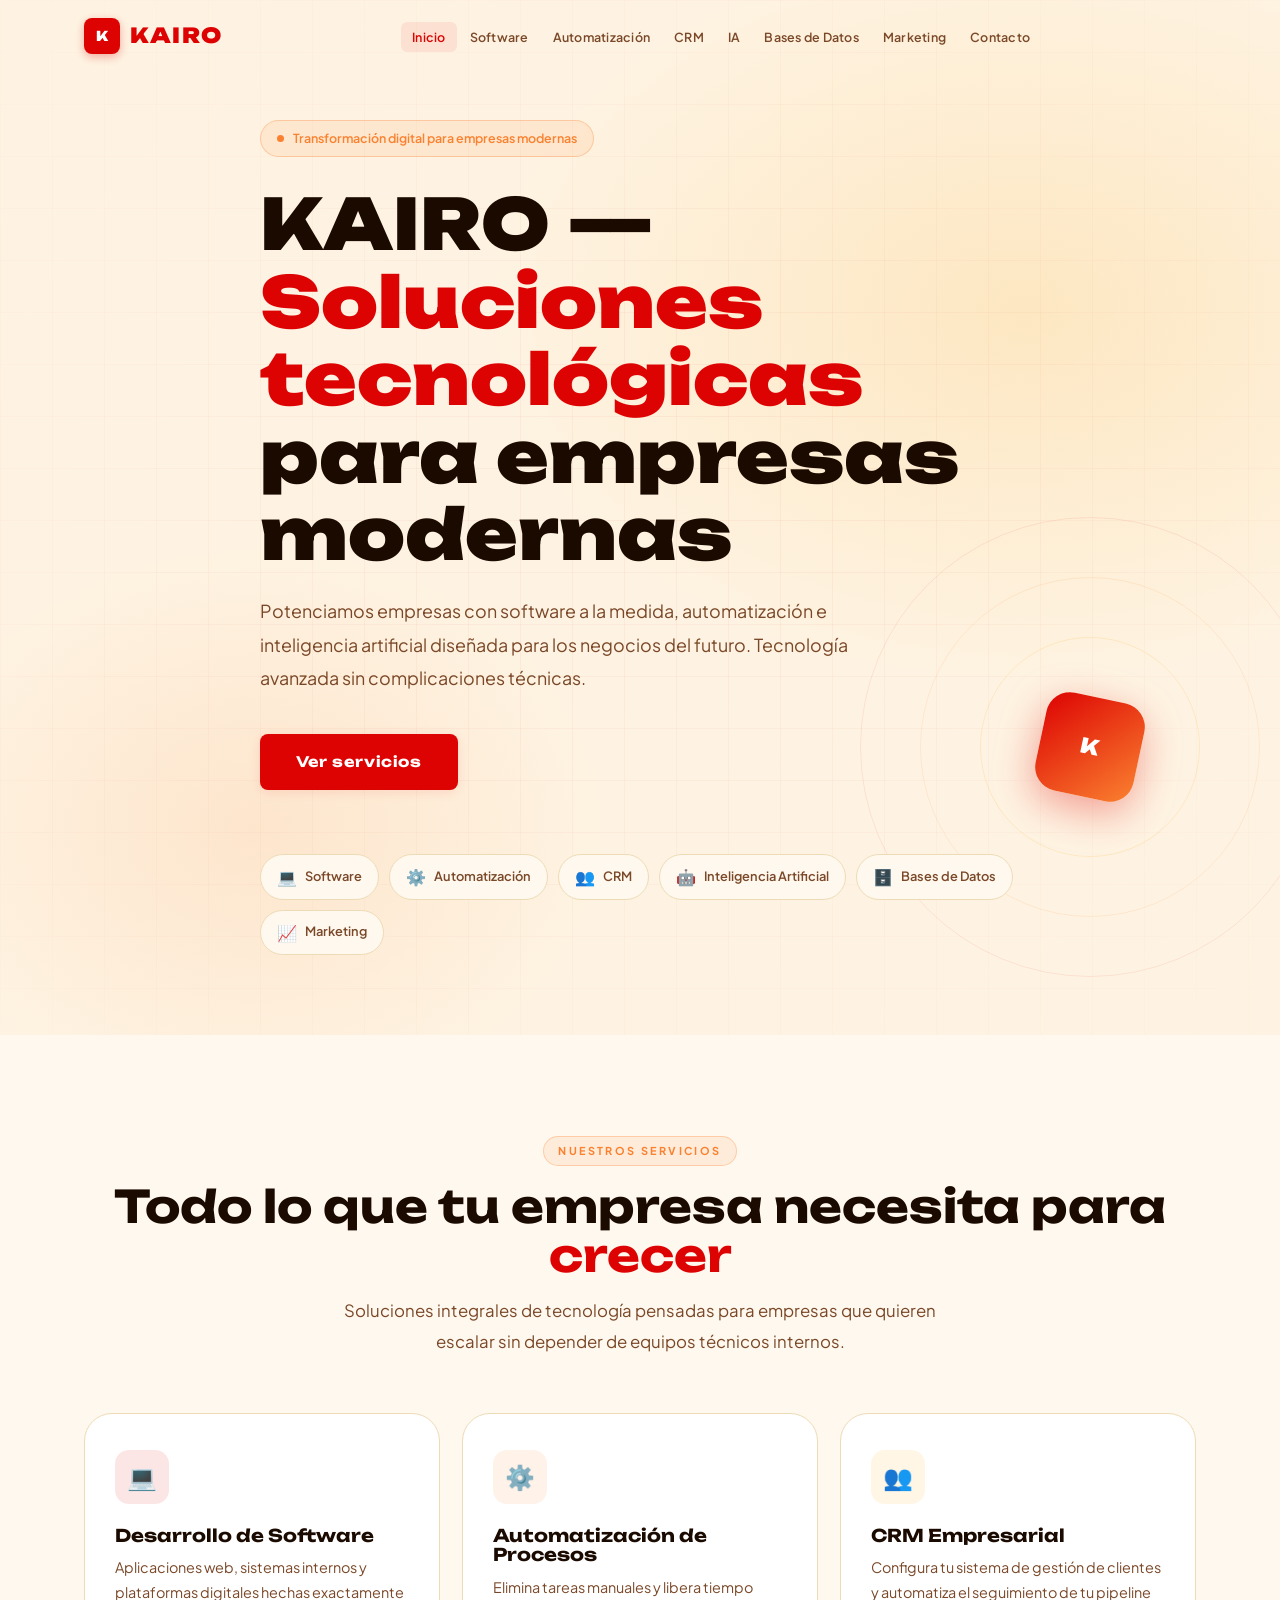
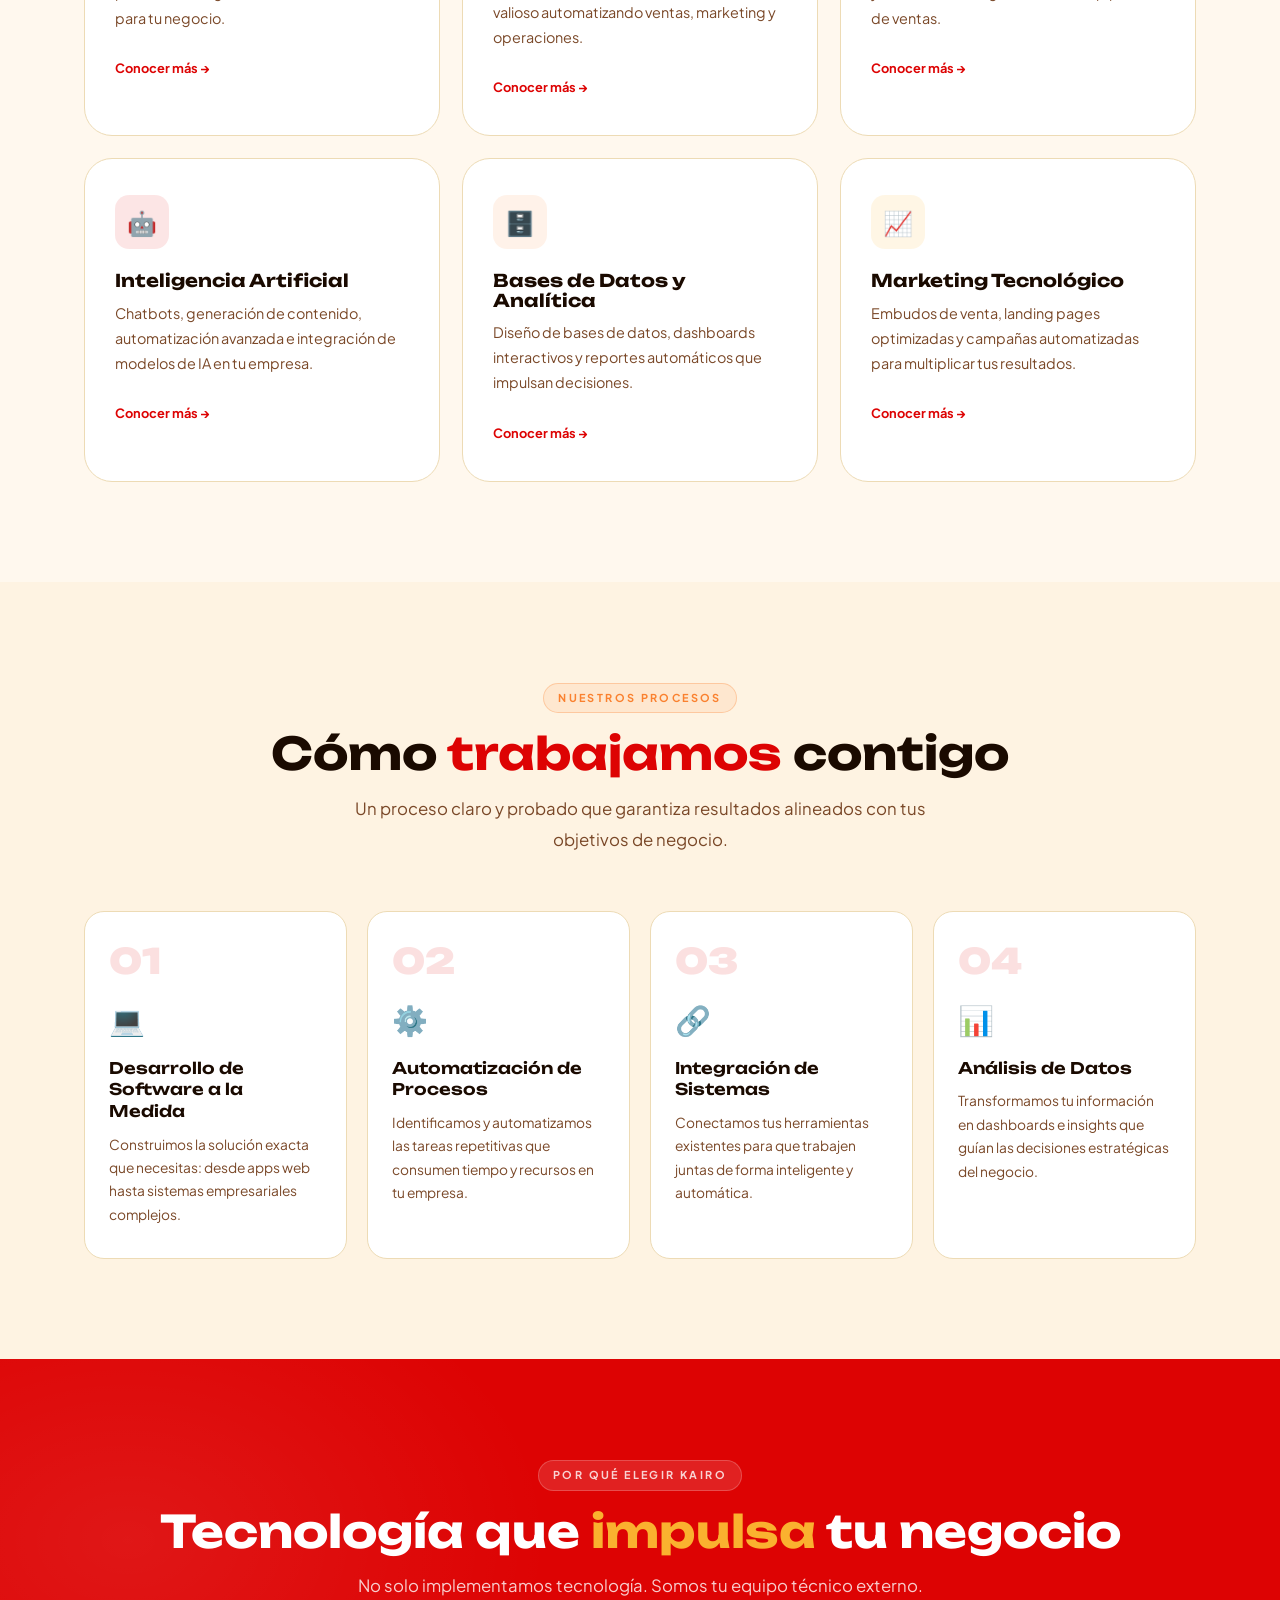
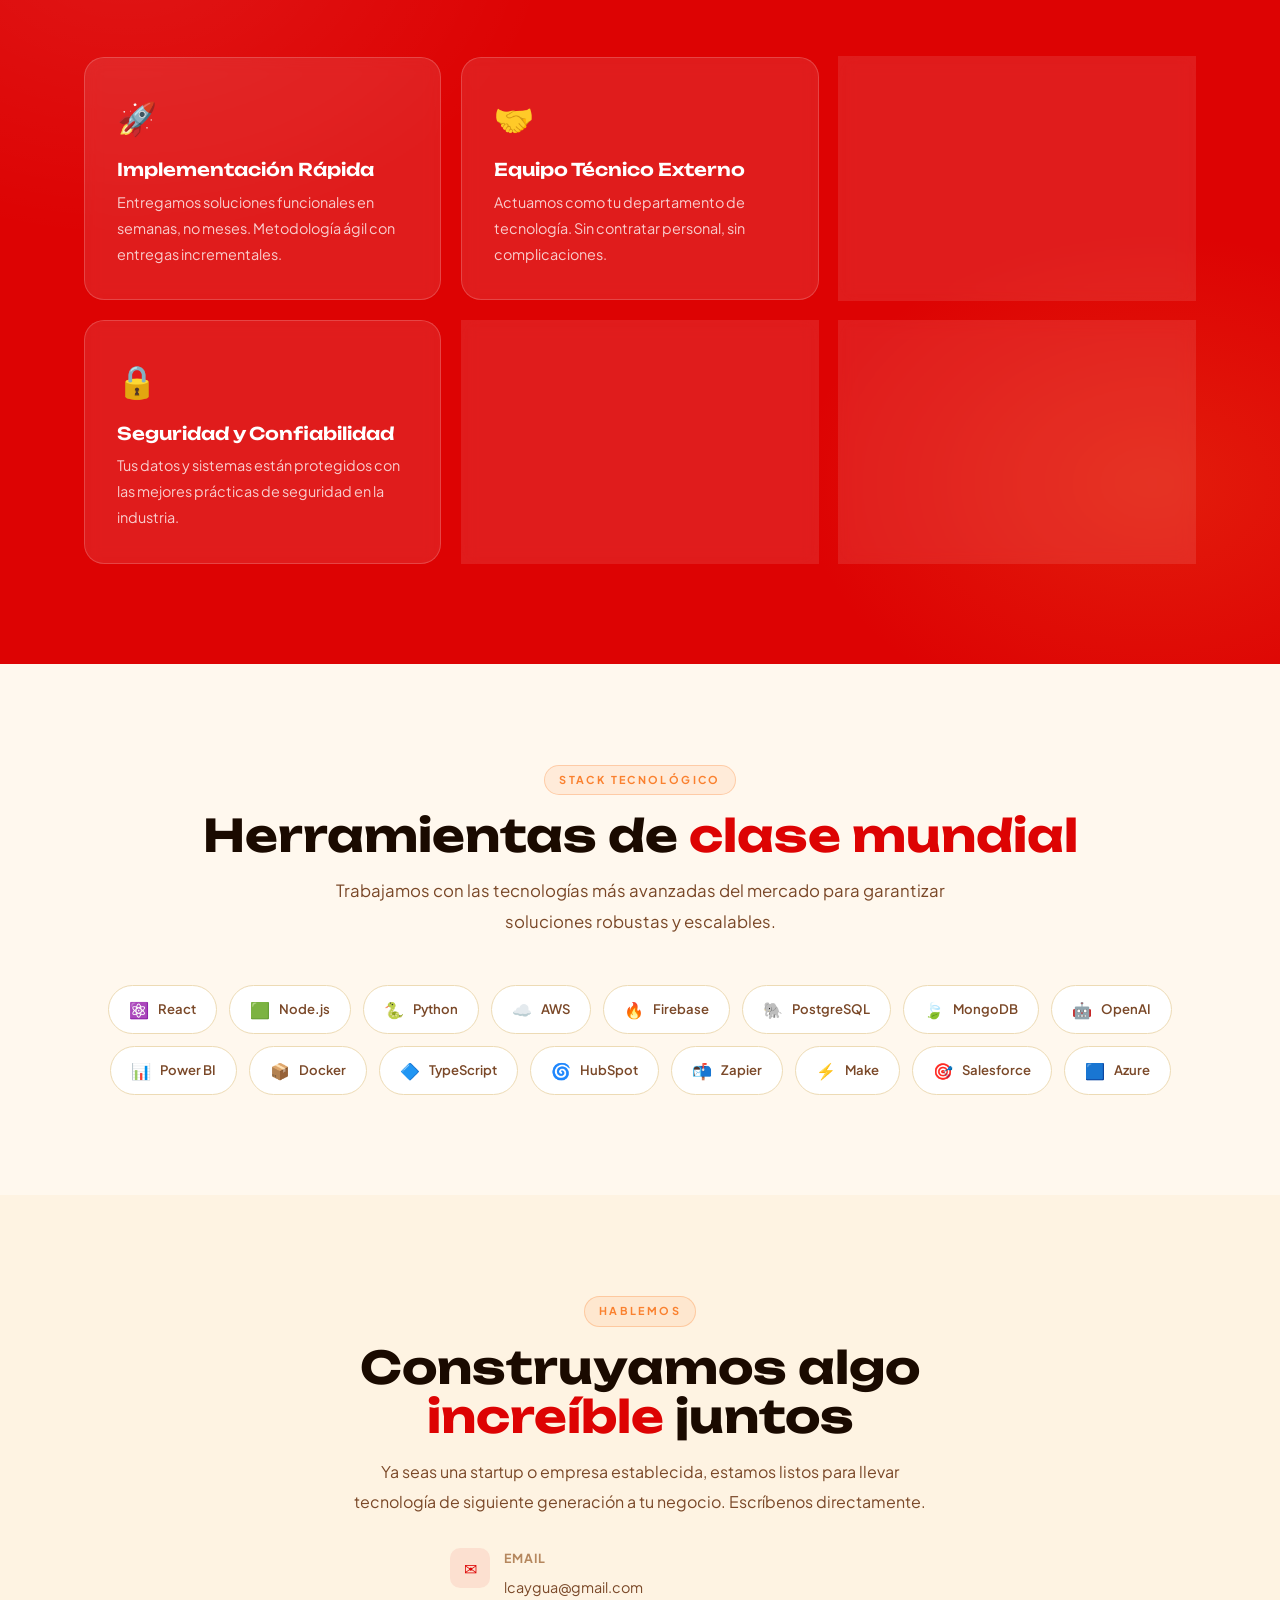
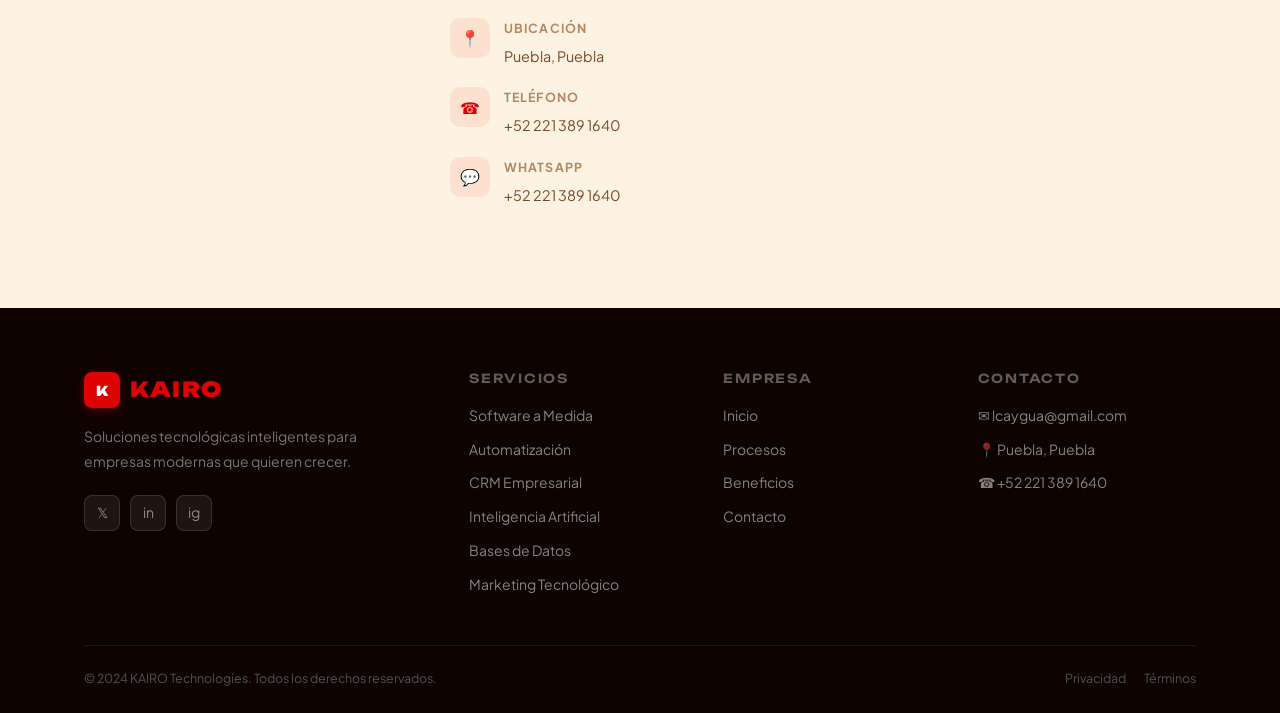
==== commit 758c2abf: "Eliminación de formulario" ====
--- a/index.html
+++ b/index.html
@@ -16,16 +16,16 @@
             <span class="logo-text">KAIRO</span>
         </a>
         <ul class="nav-links" id="navLinks">
-            <li><a href="index.html"                  class="nav-link active">Inicio</a></li>
-            <li><a href="paginas/software.html"               class="nav-link">Software</a></li>
+            <li><a href="index.html"                           class="nav-link active">Inicio</a></li>
+            <li><a href="paginas/software.html"                class="nav-link">Software</a></li>
             <li><a href="paginas/automatizacion.html"          class="nav-link">Automatización</a></li>
-            <li><a href="paginas/crm.html"                    class="nav-link">CRM</a></li>
+            <li><a href="paginas/crm.html"                     class="nav-link">CRM</a></li>
             <li><a href="paginas/inteligencia-artificial.html" class="nav-link">IA</a></li>
-            <li><a href="paginas/bases-de-datos.html"         class="nav-link">Bases de Datos</a></li>
-            <li><a href="paginas/marketing.html"              class="nav-link">Marketing</a></li>
-            <li><a href="paginas/contacto.html"               class="nav-link">Contacto</a></li>
+            <li><a href="paginas/bases-de-datos.html"          class="nav-link">Bases de Datos</a></li>
+            <li><a href="paginas/marketing.html"               class="nav-link">Marketing</a></li>
+            <li><a href="paginas/contacto.html"                class="nav-link">Contacto</a></li>
         </ul>
-        <a href="paginas/contacto.html" class="btn btn-red nav-cta">Solicitar asesoría</a>
+        <!-- CTA eliminado: ya no hay formulario -->
         <button class="hamburger" id="hamburger" aria-label="Menú">
             <span></span><span></span><span></span>
         </button>
@@ -50,20 +50,19 @@
             Tecnología avanzada sin complicaciones técnicas.
         </p>
         <div class="hero-ctas">
-            <a href="paginas/contacto.html" class="btn btn-red btn-lg">Solicitar asesoría</a>
-            <a href="#servicios"    class="btn btn-outline btn-lg">Ver servicios</a>
+            <!-- Sólo queda el botón de servicios; se elimina el de "Solicitar asesoría" -->
+            <a href="#servicios" class="btn btn-red btn-lg">Ver servicios</a>
         </div>
         <div class="hero-chips">
-            <a href="paginas/software.html"               class="hero-chip"><span class="hero-chip-icon">💻</span>Software</a>
+            <a href="paginas/software.html"                class="hero-chip"><span class="hero-chip-icon">💻</span>Software</a>
             <a href="paginas/automatizacion.html"          class="hero-chip"><span class="hero-chip-icon">⚙️</span>Automatización</a>
-            <a href="paginas/crm.html"                    class="hero-chip"><span class="hero-chip-icon">👥</span>CRM</a>
+            <a href="paginas/crm.html"                     class="hero-chip"><span class="hero-chip-icon">👥</span>CRM</a>
             <a href="paginas/inteligencia-artificial.html" class="hero-chip"><span class="hero-chip-icon">🤖</span>Inteligencia Artificial</a>
-            <a href="paginas/bases-de-datos.html"         class="hero-chip"><span class="hero-chip-icon">🗄️</span>Bases de Datos</a>
-            <a href="paginas/marketing.html"              class="hero-chip"><span class="hero-chip-icon">📈</span>Marketing</a>
-        </div>
-        </div>
-    </div>
-    <!-- Deco visual derecha -->
+            <a href="paginas/bases-de-datos.html"          class="hero-chip"><span class="hero-chip-icon">🗄️</span>Bases de Datos</a>
+            <a href="paginas/marketing.html"               class="hero-chip"><span class="hero-chip-icon">📈</span>Marketing</a>
+        </div>
+        </div>
+    </div>
     <div class="hero-visual">
         <div class="hero-ring hr1"></div>
         <div class="hero-ring hr2"></div>
@@ -81,49 +80,42 @@
       <p class="sec-sub">Soluciones integrales de tecnología pensadas para empresas que quieren escalar sin depender de equipos técnicos internos.</p>
     </div>
     <div class="services-grid">
-
       <a href="paginas/software.html" class="svc-card">
         <div class="svc-icon svc-icon-red">💻</div>
         <h3>Desarrollo de Software</h3>
         <p>Aplicaciones web, sistemas internos y plataformas digitales hechas exactamente para tu negocio.</p>
         <span class="svc-arrow">Conocer más →</span>
       </a>
-
       <a href="paginas/automatizacion.html" class="svc-card">
         <div class="svc-icon svc-icon-orange">⚙️</div>
         <h3>Automatización de Procesos</h3>
         <p>Elimina tareas manuales y libera tiempo valioso automatizando ventas, marketing y operaciones.</p>
         <span class="svc-arrow">Conocer más →</span>
       </a>
-
       <a href="paginas/crm.html" class="svc-card">
         <div class="svc-icon svc-icon-yellow">👥</div>
         <h3>CRM Empresarial</h3>
         <p>Configura tu sistema de gestión de clientes y automatiza el seguimiento de tu pipeline de ventas.</p>
         <span class="svc-arrow">Conocer más →</span>
       </a>
-
       <a href="paginas/inteligencia-artificial.html" class="svc-card">
         <div class="svc-icon svc-icon-red">🤖</div>
         <h3>Inteligencia Artificial</h3>
         <p>Chatbots, generación de contenido, automatización avanzada e integración de modelos de IA en tu empresa.</p>
         <span class="svc-arrow">Conocer más →</span>
       </a>
-
       <a href="paginas/bases-de-datos.html" class="svc-card">
         <div class="svc-icon svc-icon-orange">🗄️</div>
         <h3>Bases de Datos y Analítica</h3>
         <p>Diseño de bases de datos, dashboards interactivos y reportes automáticos que impulsan decisiones.</p>
         <span class="svc-arrow">Conocer más →</span>
       </a>
-
       <a href="paginas/marketing.html" class="svc-card">
         <div class="svc-icon svc-icon-yellow">📈</div>
         <h3>Marketing Tecnológico</h3>
         <p>Embudos de venta, landing pages optimizadas y campañas automatizadas para multiplicar tus resultados.</p>
         <span class="svc-arrow">Conocer más →</span>
       </a>
-
     </div>
   </div>
 </section>
@@ -137,35 +129,30 @@
       <p class="sec-sub">Un proceso claro y probado que garantiza resultados alineados con tus objetivos de negocio.</p>
     </div>
     <div class="processes-grid">
-
       <a href="paginas/software.html" class="proc-card">
         <div class="proc-num">01</div>
         <div class="proc-icon">💻</div>
         <h4>Desarrollo de Software a la Medida</h4>
         <p>Construimos la solución exacta que necesitas: desde apps web hasta sistemas empresariales complejos.</p>
       </a>
-
       <a href="paginas/automatizacion.html" class="proc-card">
         <div class="proc-num">02</div>
         <div class="proc-icon">⚙️</div>
         <h4>Automatización de Procesos</h4>
         <p>Identificamos y automatizamos las tareas repetitivas que consumen tiempo y recursos en tu empresa.</p>
       </a>
-
       <a href="paginas/crm.html" class="proc-card">
         <div class="proc-num">03</div>
         <div class="proc-icon">🔗</div>
         <h4>Integración de Sistemas</h4>
         <p>Conectamos tus herramientas existentes para que trabajen juntas de forma inteligente y automática.</p>
       </a>
-
       <a href="paginas/bases-de-datos.html" class="proc-card">
         <div class="proc-num">04</div>
         <div class="proc-icon">📊</div>
         <h4>Análisis de Datos</h4>
         <p>Transformamos tu información en dashboards e insights que guían las decisiones estratégicas del negocio.</p>
       </a>
-
     </div>
   </div>
 </section>
@@ -242,56 +229,29 @@
   </div>
 </section>
 
-<!-- ==================== CONTACTO (mini) ==================== -->
+<!-- ==================== CONTACTO (info directa, sin formulario) ==================== -->
 <section class="contact-sec" id="contacto">
   <div class="container">
-    <div class="contact-grid">
-      <div class="contact-info">
-        <span class="sec-label">Hablemos</span>
-        <h2>Construyamos algo <span class="text-red">increíble</span> juntos</h2>
-        <p>Ya seas una startup o empresa establecida, estamos listos para llevar tecnología de siguiente generación a tu negocio.</p>
-        <div class="cinfo-items">
-          <div class="cinfo-row">
-            <div class="cinfo-icon">✉</div>
-            <div><strong>Email</strong><span>hola@kairo.tech</span></div>
-          </div>
-          <div class="cinfo-row">
-            <div class="cinfo-icon">📍</div>
-            <div><strong>Ubicación</strong><span>Ciudad de México, México</span></div>
-          </div>
-          <div class="cinfo-row">
-            <div class="cinfo-icon">☎</div>
-            <div><strong>Teléfono</strong><span>+52 (55) 1234-5678</span></div>
-          </div>
-        </div>
-      </div>
-      <div class="form-card">
-        <h3>Consulta rápida</h3>
-        <div class="form-success" id="formSuccess">
-          <div class="success-icon">✓</div>
-          <p>¡Recibimos tu mensaje! Te contactaremos pronto.</p>
-        </div>
-        <div id="contactForm">
-          <div class="form-row-2">
-            <div class="form-grp"><label>Nombre</label><input type="text" id="nombre" placeholder="Tu nombre"/></div>
-            <div class="form-grp"><label>Email</label><input type="email" id="email" placeholder="tu@empresa.com"/></div>
-          </div>
-          <div class="form-grp"><label>Empresa</label><input type="text" id="empresa" placeholder="Mi Empresa S.A."/></div>
-          <div class="form-grp">
-            <label>Servicio de interés</label>
-            <select>
-              <option value="">Seleccionar…</option>
-              <option>Desarrollo de Software</option>
-              <option>Automatización</option>
-              <option>CRM</option>
-              <option>Inteligencia Artificial</option>
-              <option>Bases de Datos</option>
-              <option>Marketing Tecnológico</option>
-              <option>Varios servicios</option>
-            </select>
-          </div>
-          <div class="form-grp"><label>Mensaje</label><textarea id="mensaje" rows="4" placeholder="Cuéntanos sobre tu proyecto…"></textarea></div>
-          <button class="btn btn-red btn-full" id="submitBtn" onclick="submitForm()">ENVIAR CONSULTA</button>
+    <div class="contact-info" style="max-width:600px; margin:0 auto; text-align:center;">
+      <span class="sec-label">Hablemos</span>
+      <h2>Construyamos algo <span class="text-red">increíble</span> juntos</h2>
+      <p>Ya seas una startup o empresa establecida, estamos listos para llevar tecnología de siguiente generación a tu negocio. Escríbenos directamente.</p>
+      <div class="cinfo-items" style="margin-top:32px; text-align:left; max-width:380px; margin-left:auto; margin-right:auto;">
+        <div class="cinfo-row">
+          <div class="cinfo-icon">✉</div>
+          <div><strong>Email</strong><span>lcaygua@gmail.com</span></div>
+        </div>
+        <div class="cinfo-row">
+          <div class="cinfo-icon">📍</div>
+          <div><strong>Ubicación</strong><span>Puebla, Puebla</span></div>
+        </div>
+        <div class="cinfo-row">
+          <div class="cinfo-icon">☎</div>
+          <div><strong>Teléfono</strong><span>+52 221 389 1640</span></div>
+        </div>
+        <div class="cinfo-row">
+          <div class="cinfo-icon">💬</div>
+          <div><strong>WhatsApp</strong><span>+52 221 389 1640</span></div>
         </div>
       </div>
     </div>
@@ -331,7 +291,7 @@
           <li><a href="index.html">Inicio</a></li>
           <li><a href="index.html#procesos">Procesos</a></li>
           <li><a href="index.html#beneficios">Beneficios</a></li>
-          <li><a href="contacto.html">Contacto</a></li>
+          <li><a href="paginas/contacto.html">Contacto</a></li>
         </ul>
       </div>
       <div class="footer-col">
